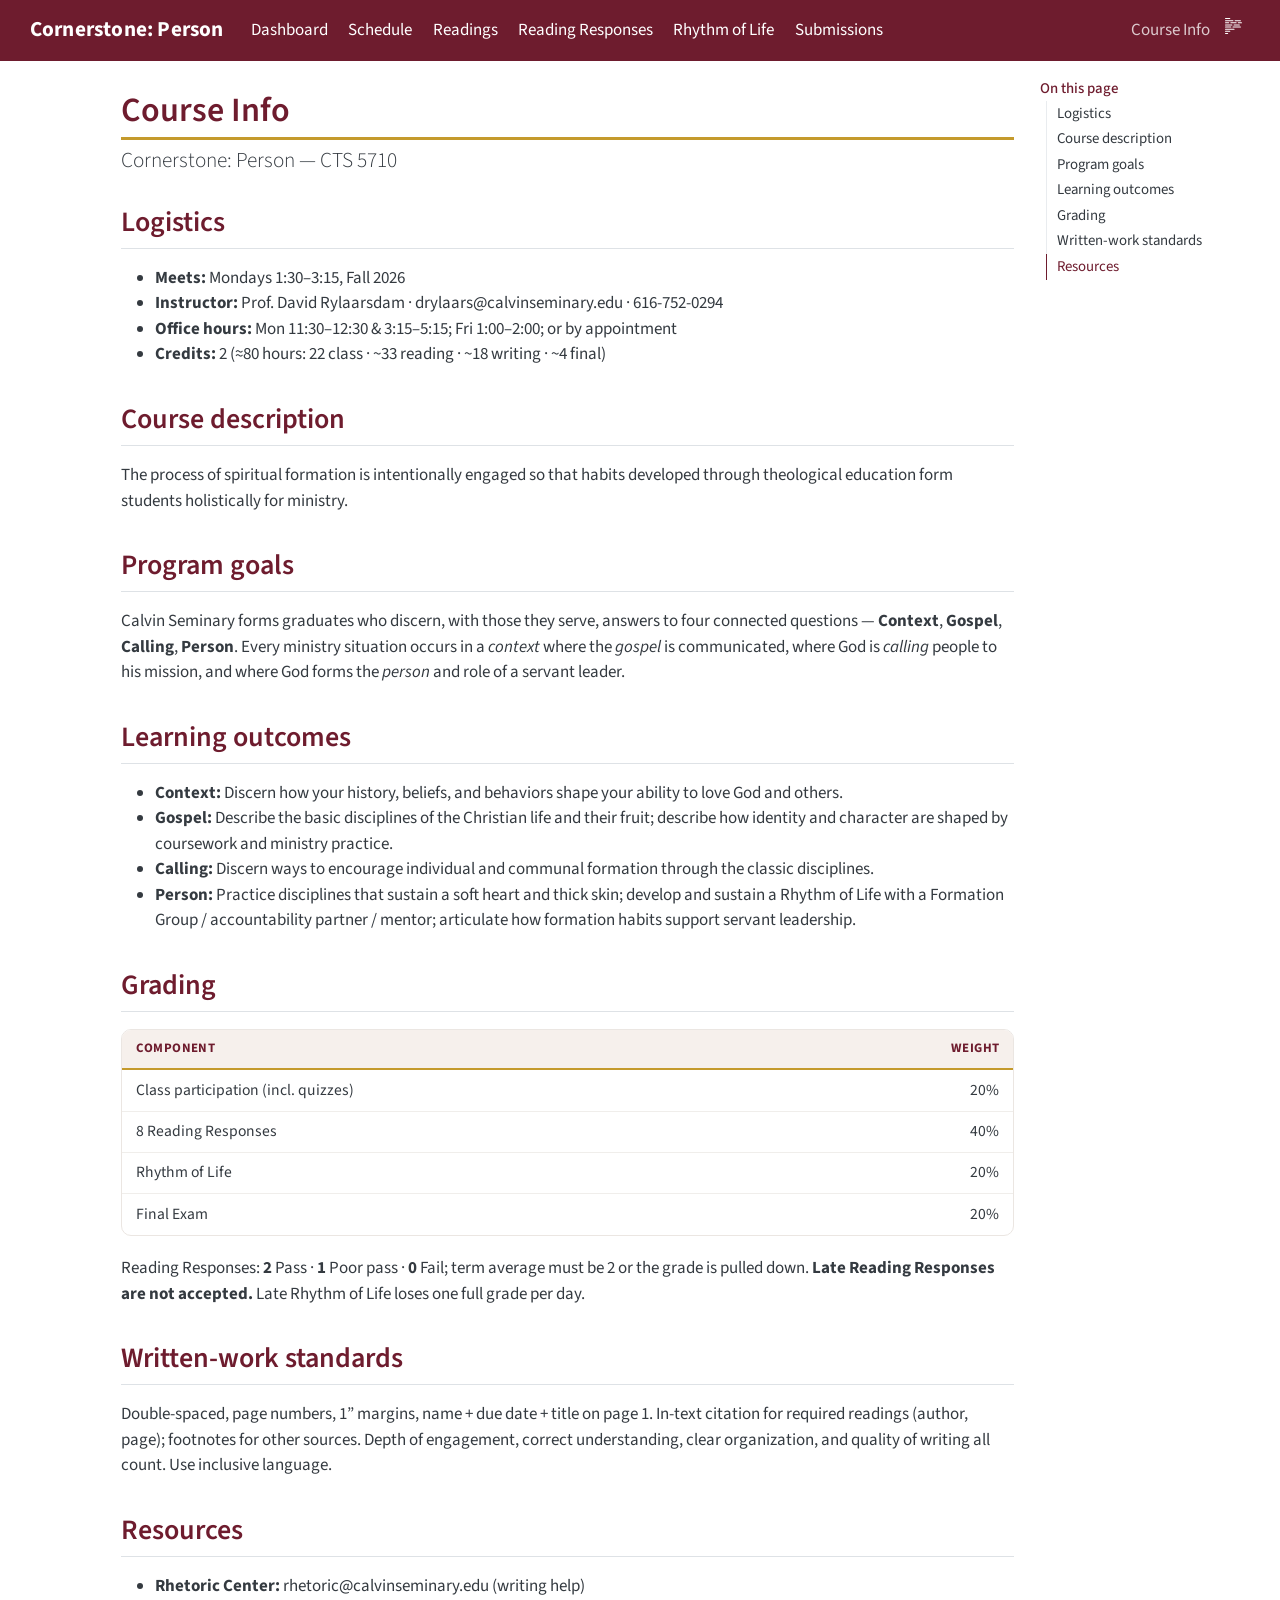
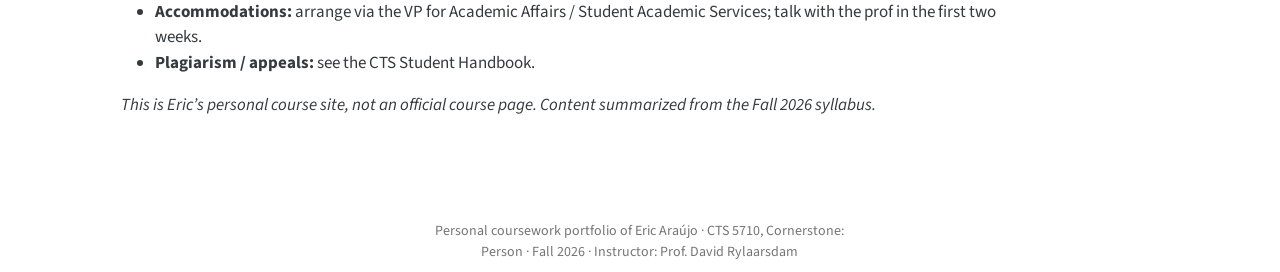
==== about.html @ 2eeb4d7b "Built site for gh-pages" ====
<!DOCTYPE html>
<html xmlns="http://www.w3.org/1999/xhtml" lang="en" xml:lang="en"><head>

<meta charset="utf-8">
<meta name="generator" content="quarto-1.7.32">

<meta name="viewport" content="width=device-width, initial-scale=1.0, user-scalable=yes">


<title>Course Info – Cornerstone: Person</title>
<style>
code{white-space: pre-wrap;}
span.smallcaps{font-variant: small-caps;}
div.columns{display: flex; gap: min(4vw, 1.5em);}
div.column{flex: auto; overflow-x: auto;}
div.hanging-indent{margin-left: 1.5em; text-indent: -1.5em;}
ul.task-list{list-style: none;}
ul.task-list li input[type="checkbox"] {
  width: 0.8em;
  margin: 0 0.8em 0.2em -1em; /* quarto-specific, see https://github.com/quarto-dev/quarto-cli/issues/4556 */ 
  vertical-align: middle;
}
</style>


<script src="site_libs/quarto-nav/quarto-nav.js"></script>
<script src="site_libs/quarto-nav/headroom.min.js"></script>
<script src="site_libs/clipboard/clipboard.min.js"></script>
<script src="site_libs/quarto-search/autocomplete.umd.js"></script>
<script src="site_libs/quarto-search/fuse.min.js"></script>
<script src="site_libs/quarto-search/quarto-search.js"></script>
<meta name="quarto:offset" content="./">
<script src="site_libs/quarto-html/quarto.js" type="module"></script>
<script src="site_libs/quarto-html/tabsets/tabsets.js" type="module"></script>
<script src="site_libs/quarto-html/popper.min.js"></script>
<script src="site_libs/quarto-html/tippy.umd.min.js"></script>
<script src="site_libs/quarto-html/anchor.min.js"></script>
<link href="site_libs/quarto-html/tippy.css" rel="stylesheet">
<link href="site_libs/quarto-html/quarto-syntax-highlighting-37eea08aefeeee20ff55810ff984fec1.css" rel="stylesheet" id="quarto-text-highlighting-styles">
<script src="site_libs/bootstrap/bootstrap.min.js"></script>
<link href="site_libs/bootstrap/bootstrap-icons.css" rel="stylesheet">
<link href="site_libs/bootstrap/bootstrap-2d3a0f415255d2bf2b4d87ffb7f6a00f.min.css" rel="stylesheet" append-hash="true" id="quarto-bootstrap" data-mode="light">
<script id="quarto-search-options" type="application/json">{
  "location": "navbar",
  "copy-button": false,
  "collapse-after": 3,
  "panel-placement": "end",
  "type": "overlay",
  "limit": 50,
  "keyboard-shortcut": [
    "f",
    "/",
    "s"
  ],
  "show-item-context": false,
  "language": {
    "search-no-results-text": "No results",
    "search-matching-documents-text": "matching documents",
    "search-copy-link-title": "Copy link to search",
    "search-hide-matches-text": "Hide additional matches",
    "search-more-match-text": "more match in this document",
    "search-more-matches-text": "more matches in this document",
    "search-clear-button-title": "Clear",
    "search-text-placeholder": "",
    "search-detached-cancel-button-title": "Cancel",
    "search-submit-button-title": "Submit",
    "search-label": "Search"
  }
}</script>
<script>
/* =====================================================================
   Cornerstone: Person — task data + live dashboard
   ---------------------------------------------------------------------
   THIS IS YOUR SINGLE SOURCE OF TRUTH. Edit the TASKS array below.

   Each task:
     id     : unique short string
     title  : what it is (can include a Quarto link path)
     type   : "reading" | "response" | "practice" | "deliverable" | "admin"
     due    : "YYYY-MM-DD"  (deadline; responses/practices due at class time)
     status : "todo"     -> a committed task; shows in warnings
              "optional" -> a Reading Response option (you pick 8 of 12);
                            lives in the tracker, doesn't nag you
              "done"     -> finished; struck through, counts toward progress
     link   : (optional) URL/path, e.g. "submissions/rr1.qmd"
     note   : (optional) short reminder text
   ===================================================================== */
window.TASKS = [
  // --- Admin / start of term ---
  { id:"profile-submit", title:"Post & submit Personal Profile (Canvas)", type:"admin", due:"2026-09-16", status:"todo" },
  { id:"profile-read",   title:"Read classmates' Personal Profiles", type:"admin", due:"2026-09-19", status:"todo" },

  // --- Practices (start before the class that discusses them) ---
  { id:"prac-confession", title:"Practice confession to someone you trust", type:"practice", due:"2026-09-27", status:"todo", note:"Before the Sep 28 class on Communal Life." },
  { id:"prac-fast",       title:"24-hour fast", type:"practice", due:"2026-10-04", status:"todo", note:"Needs a clear day; before Oct 5." },
  { id:"prac-prayer-start", title:"Begin a week-long prayer practice", type:"practice", due:"2026-10-26", status:"todo", note:"Start ~1 week before the Nov 2 prayer response." },
  { id:"prac-lectio",     title:"Practice Lectio Divina across the week", type:"practice", due:"2026-11-16", status:"todo", note:"For the Nov 16 Biblical Studies response." },
  { id:"prac-examen",     title:"Begin the Daily Examen", type:"practice", due:"2026-12-07", status:"todo", note:"For the Dec 7 Theological Reflection." },
  { id:"read-nouwen",     title:"Start Nouwen, In the Name of Jesus (90 pp)", type:"reading", due:"2026-12-01", status:"todo", note:"Biggest single reading — pace ~15 pp/day for Dec 14." },

  // --- Reading Responses: choose 8 of these 12 (status "optional") ---
  { id:"rr1",  title:"RR — Dying & Rising", type:"response", due:"2026-09-21", status:"optional" },
  { id:"rr2",  title:"RR — Communal Life", type:"response", due:"2026-09-28", status:"optional" },
  { id:"rr3",  title:"RR — Silence, Solitude & Fasting", type:"response", due:"2026-10-05", status:"optional" },
  { id:"rr4",  title:"RR — Chastity, Simplicity, Generosity", type:"response", due:"2026-10-26", status:"optional" },
  { id:"rr5",  title:"RR — Prayer & Dark Nights", type:"response", due:"2026-11-02", status:"optional" },
  { id:"rr6",  title:"RR — Sabbath, Justice, Suffering", type:"response", due:"2026-11-09", status:"optional" },
  { id:"rr7",  title:"RR — Biblical Studies (Lectio)", type:"response", due:"2026-11-16", status:"optional" },
  { id:"rr8",  title:"RR — Gratitude (Thanksgiving)", type:"response", due:"2026-11-23", status:"optional" },
  { id:"rr9",  title:"RR — Theological Studies", type:"response", due:"2026-11-30", status:"optional" },
  { id:"rr10", title:"RR — Theological Reflection", type:"response", due:"2026-12-07", status:"optional" },
  { id:"rr11", title:"RR — Teachableness / Nouwen & Bill", type:"response", due:"2026-12-14", status:"optional" },
  { id:"rr12", title:"RR — 'Person in 20 years' (1 page)", type:"response", due:"2026-12-14", status:"optional" },

  // --- Deliverables ---
  { id:"rhythm", title:"Rhythm of Life due (Word doc → Canvas)", type:"deliverable", due:"2026-12-16", status:"todo", note:"Late = one full letter grade per day." },
  { id:"final",  title:"Final Exam due", type:"deliverable", due:"2026-12-18", status:"todo" }
];

/* ---------------------------------------------------------------------
   READINGS TRACKER — one row per class week that has reading.
   Set status:"done" when you've finished that week's reading.
   pages are my estimates from the assigned ranges (guides, not exact).
   --------------------------------------------------------------------- */
window.READINGS = [
  { week:"Sep 21", topic:"Dying & Rising", pages:45, due:"2026-09-21", status:"todo", items:[
    { who:"James K.A. Smith", what:"You Are What You Love, ch. 1", pages:"pp. 1–25" },
    { who:"Dallas Willard", what:"“Spiritual Formation as a Part of Salvation”", pages:"" },
    { who:"Eugene Peterson", what:"“On Pentecostals, Poets, and Professors” (Subversive Spirituality)", pages:"pp. 245–249, 252–256" }
  ]},
  { week:"Sep 28", topic:"Communal Life", pages:75, due:"2026-09-28", status:"todo", items:[
    { who:"Dietrich Bonhoeffer", what:"Life Together", pages:"pp. 21–57, 66–89, 110–122" },
    { who:"John Ortberg", what:"“Your Hidden Curriculum” (Leadership, 2009)", pages:"" }
  ]},
  { week:"Oct 5", topic:"Silence, Solitude & Fasting", pages:40, due:"2026-10-05", status:"todo", items:[
    { who:"Kathleen Norris", what:"Amazing Grace: A Vocabulary of Faith", pages:"pp. 16–17" },
    { who:"Choose one", what:"Nouwen, The Way of the Heart (pp. 19–40) — OR — Sue Monk Kidd, Firstlight (pp. 160–168)", pages:"" },
    { who:"Len Vander Zee", what:"“Retreating into Real Life” (The Banner)", pages:"pp. 14–17" },
    { who:"Richard Foster", what:"Celebration of Discipline, ch. 4 (Fasting)", pages:"pp. 47–61" },
    { who:"Watch", what:"Tech-fasting video (youtube.com/watch?v=dRl8EIhrQjQ)", pages:"" }
  ]},
  { week:"Oct 26", topic:"Chastity, Simplicity, Generosity", pages:47, due:"2026-10-26", status:"todo", items:[
    { who:"Rebecca K. DeYoung", what:"Glittering Vices", pages:"pp. 159–179" },
    { who:"Mother Teresa", what:"No Greater Love", pages:"pp. 38–49" },
    { who:"Richard Foster", what:"Celebration of Discipline (Simplicity)", pages:"pp. 79–95" }
  ]},
  { week:"Nov 2", topic:"Prayer & Dark Nights", pages:41, due:"2026-11-02", status:"todo", items:[
    { who:"Eugene Peterson", what:"“Praying by the Book” (Working the Angles)", pages:"pp. 30–43" },
    { who:"Marjorie Thompson", what:"“Communication and Communion with God” (Soul Feast)", pages:"pp. 33–55" },
    { who:"Brother Lawrence", what:"The Practice of the Presence of God (in Devotional Classics)", pages:"pp. 81–87" }
  ]},
  { week:"Nov 9", topic:"Sabbath, Justice, Suffering", pages:62, due:"2026-11-09", status:"todo", items:[
    { who:"Barbara Brown Taylor", what:"The Preaching Life", pages:"pp. 26–39" },
    { who:"Eugene Peterson", what:"Working the Angles", pages:"pp. 44–53" },
    { who:"Martin Luther King, Jr.", what:"Selections: “Nonviolence and Racial Justice,” “Letter from a Birmingham Jail,” “A Tough Mind and a Tender Heart,” “I See the Promised Land”", pages:"" }
  ]},
  { week:"Nov 16", topic:"Biblical Studies", pages:29, due:"2026-11-16", status:"todo", items:[
    { who:"Marjorie Thompson", what:"“Chewing the Bread of the Word” (Soul Feast)", pages:"pp. 19–31" },
    { who:"Athanasius", what:"Letter to Marcellinus (in On the Incarnation) — assigned pages only!", pages:"pp. 97–108, 114–119" }
  ]},
  { week:"Nov 23", topic:"Gratitude", pages:5, due:"2026-11-23", status:"todo", items:[
    { who:"—", what:"No assigned reading. Thanksgiving break: an opportunity to write a gratitude response.", pages:"" }
  ]},
  { week:"Nov 30", topic:"Theological Studies", pages:28, due:"2026-11-30", status:"todo", items:[
    { who:"Eugene Peterson", what:"“The Seminary as a Place of Spiritual Formation” (Subversive Spirituality)", pages:"pp. 54–60" },
    { who:"Robert L. Wilken", what:"“Finding God and Seeking God” (The Spirit of Early Christian Thought)", pages:"pp. 106–109" },
    { who:"Diogenes Allen", what:"“Christian Doctrine and the Spiritual Life” (Spiritual Theology)", pages:"pp. 152–158" },
    { who:"Ellen Charry", what:"“John Calvin” (By the Renewing of Your Minds)", pages:"pp. 199, 201–205, 210–217" }
  ]},
  { week:"Dec 7", topic:"Theological Reflection", pages:48, due:"2026-12-07", status:"todo", items:[
    { who:"David Rylaarsdam", what:"“Theological Reflection in Augustine’s Confessions” (For God So Loved the World)", pages:"pp. 199–209" },
    { who:"Augustine", what:"Confessions, Book 1 OR Book 8", pages:"pp. 14–33 or 137–157" },
    { who:"Sue Monk Kidd", what:"Firstlight", pages:"pp. 95–113" },
    { who:"Read or watch", what:"“Daily Examen” — OR — the Examen video (ignatianspirituality.com)", pages:"" }
  ]},
  { week:"Dec 14", topic:"Life-Long Formation", pages:110, due:"2026-12-14", status:"todo", items:[
    { who:"David Rylaarsdam", what:"“A Teachable Teacher: Docilitas and the Vocation of John Calvin” (Marginal Resistance)", pages:"pp. 165–180" },
    { who:"Henri Nouwen", what:"In the Name of Jesus — ⚠️ 90 pp, start early", pages:"pp. 11–101" },
    { who:"Eugene Peterson", what:"“Developing a ‘lived theology’ of the call” (interview)", pages:"" },
    { who:"Diana Butler Bass", what:"“Intentionality, Practice, and Vitality”", pages:"" }
  ]}
];

/* ---- Dashboard renderer (runs only where #task-dashboard exists) ---- */
(function () {
  function parseDate(s){ const [y,m,d]=s.split("-").map(Number); return new Date(y, m-1, d); }
  function today(){ const t=new Date(); return new Date(t.getFullYear(), t.getMonth(), t.getDate()); }
  function daysUntil(s){ return Math.round((parseDate(s)-today())/86400000); }
  function fmt(s){ return parseDate(s).toLocaleDateString(undefined,{weekday:"short",month:"short",day:"numeric"}); }
  function rel(n){ if(n<0) return `${-n} day${n===-1?"":"s"} overdue`; if(n===0) return "due today"; if(n===1) return "due tomorrow"; return `in ${n} days`; }

  function taskHTML(t, cls){
    const link = t.link ? `<a href="${t.link}">${t.title}</a>` : t.title;
    const note = t.note ? `<span class="note">${t.note}</span>` : "";
    return `<div class="task ${cls}">
      <span class="pill ${t.type}">${t.type}</span>
      <span class="body">${link}${note}</span>
      <span class="meta">${fmt(t.due)} · ${rel(daysUntil(t.due))}</span>
    </div>`;
  }

  function render(){
    const root = document.getElementById("task-dashboard");
    if(!root) return;
    const tasks = window.TASKS.slice();

    // Committed (todo) tasks drive the warnings
    const committed = tasks.filter(t=>t.status==="todo");
    const overdue  = committed.filter(t=>daysUntil(t.due)<0).sort((a,b)=>parseDate(a.due)-parseDate(b.due));
    const soon     = committed.filter(t=>{const d=daysUntil(t.due);return d>=0&&d<=7;}).sort((a,b)=>parseDate(a.due)-parseDate(b.due));
    const upcoming = committed.filter(t=>daysUntil(t.due)>7).sort((a,b)=>parseDate(a.due)-parseDate(b.due));
    const done     = tasks.filter(t=>t.status==="done").sort((a,b)=>parseDate(b.due)-parseDate(a.due));

    // Banner
    let banner="", bclass="ok";
    if(overdue.length){ bclass="alert"; banner=`🔴 ${overdue.length} task${overdue.length>1?"s":""} overdue`+(soon.length?` · ${soon.length} due within a week`:""); }
    else if(soon.length){ bclass="warn"; banner=`🟠 ${soon.length} task${soon.length>1?"s":""} due within the next 7 days`; }
    else { banner="🟢 Nothing due in the next 7 days — nice work."; }

    // Hero: next committed deadline not done
    const next=[...overdue,...soon,...upcoming][0];
    const hero = next
      ? `<div class="dash-hero"><div class="label">Next up</div>
           <div class="title">${next.title}</div>
           <div class="when">${fmt(next.due)} — <b>${rel(daysUntil(next.due))}</b></div></div>`
      : `<div class="dash-hero"><div class="label">Next up</div><div class="title">All caught up 🎉</div></div>`;

    // Reading Response progress
    const responses = tasks.filter(t=>t.type==="response");
    const rrDone = responses.filter(t=>t.status==="done").length;
    const rrNext = responses.filter(t=>t.status!=="done" && daysUntil(t.due)>=0)
                            .sort((a,b)=>parseDate(a.due)-parseDate(b.due))[0];
    const pct = Math.min(100, Math.round(rrDone/8*100));
    const rrBlock = `
      <div class="task-group">
        <h3>Reading Responses — ${rrDone} of 8 done</h3>
        <div class="progress-wrap">
          <div class="progress-bar-outer"><div class="progress-bar-inner" style="width:${pct}%"></div></div>
          <div class="progress-label">You must complete 8 of the 12 options.${rrNext?` Next opportunity: <b>${rrNext.title.replace("RR — ","")}</b> on ${fmt(rrNext.due)} (${rel(daysUntil(rrNext.due))}).`:""} <a href="responses.html">Open the tracker →</a></div>
        </div>
      </div>`;

    // Reading progress
    const readings = (window.READINGS||[]);
    const rDone = readings.filter(r=>r.status==="done").length;
    const rPages = readings.reduce((s,r)=>s+r.pages,0);
    const rPagesDone = readings.filter(r=>r.status==="done").reduce((s,r)=>s+r.pages,0);
    const rNext = readings.filter(r=>r.status!=="done" && daysUntil(r.due)>=0)
                          .sort((a,b)=>parseDate(a.due)-parseDate(b.due))[0];
    const rPct = readings.length? Math.round(rDone/readings.length*100):0;
    const readBlock = `
      <div class="task-group">
        <h3>Readings — ${rDone} of ${readings.length} weeks · ~${rPagesDone}/${rPages} pp</h3>
        <div class="progress-wrap">
          <div class="progress-bar-outer"><div class="progress-bar-inner" style="width:${rPct}%"></div></div>
          <div class="progress-label">${rNext?`Next: <b>${rNext.topic}</b> (~${rNext.pages} pp) by ${fmt(rNext.due)} — ${rel(daysUntil(rNext.due))}.`:"All reading done 🎉"} <a href="readings.html">Open the reading tracker →</a></div>
        </div>
      </div>`;

    function group(title, arr, cls){
      if(!arr.length) return "";
      return `<div class="task-group"><h3>${title}</h3>${arr.map(t=>taskHTML(t,cls)).join("")}</div>`;
    }

    const legend = `
      <div class="type-legend">
        <span class="legend-title">Task types</span>
        <span class="legend-item"><span class="pill admin">admin</span> setup / logistics</span>
        <span class="legend-item"><span class="pill practice">practice</span> spiritual discipline</span>
        <span class="legend-item"><span class="pill reading">reading</span> assigned reading</span>
        <span class="legend-item"><span class="pill response">response</span> reading response</span>
        <span class="legend-item"><span class="pill deliverable">deliverable</span> graded submission</span>
        <span class="legend-note">Edit everything in <code>assets/tasks.js</code>.</span>
      </div>`;

    root.innerHTML =
      `<div id="dash-banner" class="${bclass}">${banner}</div>` +
      hero +
      rrBlock +
      readBlock +
      group("🔴 Overdue", overdue, "overdue") +
      group("🟠 Due this week", soon, "soon") +
      group("Upcoming", upcoming, "upcoming") +
      (done.length?`<details class="task-group"><summary><b>✅ Completed (${done.length})</b></summary>${done.map(t=>taskHTML(t,"done")).join("")}</details>`:"") +
      legend;
  }

  // Full reading tracker (for readings.qmd via #reading-tracker) — itemized per week
  function renderReadingTracker(){
    const root=document.getElementById("reading-tracker");
    if(!root||!window.READINGS) return;
    const cards=window.READINGS.map(r=>{
      const d=daysUntil(r.due); const done=r.status==="done";
      let cls="rc-upcoming",badge="upcoming";
      if(done){cls="rc-done";badge="✔ read";}
      else if(d<0){cls="rc-overdue";badge=rel(d);}
      else if(d<=7){cls="rc-soon";badge=rel(d);}
      else {badge=rel(d);}
      const items=(r.items||[]).map(it=>`
        <li>
          <span class="rl-who">${it.who}</span>
          <span class="rl-what">${it.what}</span>
          ${it.pages?`<span class="rl-pages">${it.pages}</span>`:""}
        </li>`).join("");
      return `<div class="reading-card ${cls}">
        <div class="reading-card-head">
          <span class="rc-check">${done?"✅":"☐"}</span>
          <span class="rc-week">${r.week}</span>
          <span class="rc-topic">${r.topic}</span>
          <span class="rc-meta">~${r.pages} pp · <b>${badge}</b></span>
        </div>
        <ul class="reading-list">${items}</ul>
      </div>`;
    }).join("");
    const total=window.READINGS.reduce((s,r)=>s+r.pages,0);
    const doneN=window.READINGS.filter(r=>r.status==="done").length;
    root.innerHTML=`
      <p class="progress-label">${doneN} of ${window.READINGS.length} weeks read · ~${total} pp total. Mark a week <code>"done"</code> in <code>assets/tasks.js</code> to check it off.</p>
      ${cards}`;
  }

  function boot(){ render(); renderReadingTracker(); }
  if(document.readyState==="loading") document.addEventListener("DOMContentLoaded", boot);
  else boot();
})();
</script>


<link rel="stylesheet" href="assets/dashboard-style.css">
</head>

<body class="nav-fixed quarto-light">

<div id="quarto-search-results"></div>
  <header id="quarto-header" class="headroom fixed-top">
    <nav class="navbar navbar-expand-lg " data-bs-theme="dark">
      <div class="navbar-container container-fluid">
      <div class="navbar-brand-container mx-auto">
    <a class="navbar-brand" href="./index.html">
    <span class="navbar-title">Cornerstone: Person</span>
    </a>
  </div>
            <div id="quarto-search" class="" title="Search"></div>
          <button class="navbar-toggler" type="button" data-bs-toggle="collapse" data-bs-target="#navbarCollapse" aria-controls="navbarCollapse" role="menu" aria-expanded="false" aria-label="Toggle navigation" onclick="if (window.quartoToggleHeadroom) { window.quartoToggleHeadroom(); }">
  <span class="navbar-toggler-icon"></span>
</button>
          <div class="collapse navbar-collapse" id="navbarCollapse">
            <ul class="navbar-nav navbar-nav-scroll me-auto">
  <li class="nav-item">
    <a class="nav-link" href="./index.html"> 
<span class="menu-text">Dashboard</span></a>
  </li>  
  <li class="nav-item">
    <a class="nav-link" href="./schedule.html"> 
<span class="menu-text">Schedule</span></a>
  </li>  
  <li class="nav-item">
    <a class="nav-link" href="./readings.html"> 
<span class="menu-text">Readings</span></a>
  </li>  
  <li class="nav-item">
    <a class="nav-link" href="./responses.html"> 
<span class="menu-text">Reading Responses</span></a>
  </li>  
  <li class="nav-item">
    <a class="nav-link" href="./rhythm.html"> 
<span class="menu-text">Rhythm of Life</span></a>
  </li>  
  <li class="nav-item">
    <a class="nav-link" href="./submissions.html"> 
<span class="menu-text">Submissions</span></a>
  </li>  
</ul>
            <ul class="navbar-nav navbar-nav-scroll ms-auto">
  <li class="nav-item">
    <a class="nav-link active" href="./about.html" aria-current="page"> 
<span class="menu-text">Course Info</span></a>
  </li>  
</ul>
          </div> <!-- /navcollapse -->
            <div class="quarto-navbar-tools">
  <a href="" class="quarto-reader-toggle quarto-navigation-tool px-1" onclick="window.quartoToggleReader(); return false;" title="Toggle reader mode">
  <div class="quarto-reader-toggle-btn">
  <i class="bi"></i>
  </div>
</a>
</div>
      </div> <!-- /container-fluid -->
    </nav>
</header>
<!-- content -->
<div id="quarto-content" class="quarto-container page-columns page-rows-contents page-layout-article page-navbar">
<!-- sidebar -->
<!-- margin-sidebar -->
    <div id="quarto-margin-sidebar" class="sidebar margin-sidebar">
        <nav id="TOC" role="doc-toc" class="toc-active">
    <h2 id="toc-title">On this page</h2>
   
  <ul>
  <li><a href="#logistics" id="toc-logistics" class="nav-link active" data-scroll-target="#logistics">Logistics</a></li>
  <li><a href="#course-description" id="toc-course-description" class="nav-link" data-scroll-target="#course-description">Course description</a></li>
  <li><a href="#program-goals" id="toc-program-goals" class="nav-link" data-scroll-target="#program-goals">Program goals</a></li>
  <li><a href="#learning-outcomes" id="toc-learning-outcomes" class="nav-link" data-scroll-target="#learning-outcomes">Learning outcomes</a></li>
  <li><a href="#grading" id="toc-grading" class="nav-link" data-scroll-target="#grading">Grading</a></li>
  <li><a href="#written-work-standards" id="toc-written-work-standards" class="nav-link" data-scroll-target="#written-work-standards">Written-work standards</a></li>
  <li><a href="#resources" id="toc-resources" class="nav-link" data-scroll-target="#resources">Resources</a></li>
  </ul>
</nav>
    </div>
<!-- main -->
<main class="content" id="quarto-document-content">

<header id="title-block-header" class="quarto-title-block default">
<div class="quarto-title">
<h1 class="title">Course Info</h1>
<p class="subtitle lead">Cornerstone: Person — CTS 5710</p>
</div>



<div class="quarto-title-meta">

    
  
    
  </div>
  


</header>


<section id="logistics" class="level2">
<h2 class="anchored" data-anchor-id="logistics">Logistics</h2>
<ul>
<li><strong>Meets:</strong> Mondays 1:30–3:15, Fall 2026</li>
<li><strong>Instructor:</strong> Prof.&nbsp;David Rylaarsdam · drylaars@calvinseminary.edu · 616-752-0294</li>
<li><strong>Office hours:</strong> Mon 11:30–12:30 &amp; 3:15–5:15; Fri 1:00–2:00; or by appointment</li>
<li><strong>Credits:</strong> 2 (≈80 hours: 22 class · ~33 reading · ~18 writing · ~4 final)</li>
</ul>
</section>
<section id="course-description" class="level2">
<h2 class="anchored" data-anchor-id="course-description">Course description</h2>
<p>The process of spiritual formation is intentionally engaged so that habits developed through theological education form students holistically for ministry.</p>
</section>
<section id="program-goals" class="level2">
<h2 class="anchored" data-anchor-id="program-goals">Program goals</h2>
<p>Calvin Seminary forms graduates who discern, with those they serve, answers to four connected questions — <strong>Context</strong>, <strong>Gospel</strong>, <strong>Calling</strong>, <strong>Person</strong>. Every ministry situation occurs in a <em>context</em> where the <em>gospel</em> is communicated, where God is <em>calling</em> people to his mission, and where God forms the <em>person</em> and role of a servant leader.</p>
</section>
<section id="learning-outcomes" class="level2">
<h2 class="anchored" data-anchor-id="learning-outcomes">Learning outcomes</h2>
<ul>
<li><strong>Context:</strong> Discern how your history, beliefs, and behaviors shape your ability to love God and others.</li>
<li><strong>Gospel:</strong> Describe the basic disciplines of the Christian life and their fruit; describe how identity and character are shaped by coursework and ministry practice.</li>
<li><strong>Calling:</strong> Discern ways to encourage individual and communal formation through the classic disciplines.</li>
<li><strong>Person:</strong> Practice disciplines that sustain a soft heart and thick skin; develop and sustain a Rhythm of Life with a Formation Group / accountability partner / mentor; articulate how formation habits support servant leadership.</li>
</ul>
</section>
<section id="grading" class="level2">
<h2 class="anchored" data-anchor-id="grading">Grading</h2>
<table class="caption-top table">
<thead>
<tr class="header">
<th>Component</th>
<th style="text-align: right;">Weight</th>
</tr>
</thead>
<tbody>
<tr class="odd">
<td>Class participation (incl.&nbsp;quizzes)</td>
<td style="text-align: right;">20%</td>
</tr>
<tr class="even">
<td>8 Reading Responses</td>
<td style="text-align: right;">40%</td>
</tr>
<tr class="odd">
<td>Rhythm of Life</td>
<td style="text-align: right;">20%</td>
</tr>
<tr class="even">
<td>Final Exam</td>
<td style="text-align: right;">20%</td>
</tr>
</tbody>
</table>
<p>Reading Responses: <strong>2</strong> Pass · <strong>1</strong> Poor pass · <strong>0</strong> Fail; term average must be 2 or the grade is pulled down. <strong>Late Reading Responses are not accepted.</strong> Late Rhythm of Life loses one full grade per day.</p>
</section>
<section id="written-work-standards" class="level2">
<h2 class="anchored" data-anchor-id="written-work-standards">Written-work standards</h2>
<p>Double-spaced, page numbers, 1” margins, name + due date + title on page 1. In-text citation for required readings (author, page); footnotes for other sources. Depth of engagement, correct understanding, clear organization, and quality of writing all count. Use inclusive language.</p>
</section>
<section id="resources" class="level2">
<h2 class="anchored" data-anchor-id="resources">Resources</h2>
<ul>
<li><strong>Rhetoric Center:</strong> rhetoric@calvinseminary.edu (writing help)</li>
<li><strong>Accommodations:</strong> arrange via the VP for Academic Affairs / Student Academic Services; talk with the prof in the first two weeks.</li>
<li><strong>Plagiarism / appeals:</strong> see the CTS Student Handbook.</li>
</ul>
<p><em>This is Eric’s personal course site, not an official course page. Content summarized from the Fall 2026 syllabus.</em></p>


</section>

</main> <!-- /main -->
<script id="quarto-html-after-body" type="application/javascript">
  window.document.addEventListener("DOMContentLoaded", function (event) {
    const icon = "";
    const anchorJS = new window.AnchorJS();
    anchorJS.options = {
      placement: 'right',
      icon: icon
    };
    anchorJS.add('.anchored');
    const isCodeAnnotation = (el) => {
      for (const clz of el.classList) {
        if (clz.startsWith('code-annotation-')) {                     
          return true;
        }
      }
      return false;
    }
    const onCopySuccess = function(e) {
      // button target
      const button = e.trigger;
      // don't keep focus
      button.blur();
      // flash "checked"
      button.classList.add('code-copy-button-checked');
      var currentTitle = button.getAttribute("title");
      button.setAttribute("title", "Copied!");
      let tooltip;
      if (window.bootstrap) {
        button.setAttribute("data-bs-toggle", "tooltip");
        button.setAttribute("data-bs-placement", "left");
        button.setAttribute("data-bs-title", "Copied!");
        tooltip = new bootstrap.Tooltip(button, 
          { trigger: "manual", 
            customClass: "code-copy-button-tooltip",
            offset: [0, -8]});
        tooltip.show();    
      }
      setTimeout(function() {
        if (tooltip) {
          tooltip.hide();
          button.removeAttribute("data-bs-title");
          button.removeAttribute("data-bs-toggle");
          button.removeAttribute("data-bs-placement");
        }
        button.setAttribute("title", currentTitle);
        button.classList.remove('code-copy-button-checked');
      }, 1000);
      // clear code selection
      e.clearSelection();
    }
    const getTextToCopy = function(trigger) {
        const codeEl = trigger.previousElementSibling.cloneNode(true);
        for (const childEl of codeEl.children) {
          if (isCodeAnnotation(childEl)) {
            childEl.remove();
          }
        }
        return codeEl.innerText;
    }
    const clipboard = new window.ClipboardJS('.code-copy-button:not([data-in-quarto-modal])', {
      text: getTextToCopy
    });
    clipboard.on('success', onCopySuccess);
    if (window.document.getElementById('quarto-embedded-source-code-modal')) {
      const clipboardModal = new window.ClipboardJS('.code-copy-button[data-in-quarto-modal]', {
        text: getTextToCopy,
        container: window.document.getElementById('quarto-embedded-source-code-modal')
      });
      clipboardModal.on('success', onCopySuccess);
    }
      var localhostRegex = new RegExp(/^(?:http|https):\/\/localhost\:?[0-9]*\//);
      var mailtoRegex = new RegExp(/^mailto:/);
        var filterRegex = new RegExp('/' + window.location.host + '/');
      var isInternal = (href) => {
          return filterRegex.test(href) || localhostRegex.test(href) || mailtoRegex.test(href);
      }
      // Inspect non-navigation links and adorn them if external
     var links = window.document.querySelectorAll('a[href]:not(.nav-link):not(.navbar-brand):not(.toc-action):not(.sidebar-link):not(.sidebar-item-toggle):not(.pagination-link):not(.no-external):not([aria-hidden]):not(.dropdown-item):not(.quarto-navigation-tool):not(.about-link)');
      for (var i=0; i<links.length; i++) {
        const link = links[i];
        if (!isInternal(link.href)) {
          // undo the damage that might have been done by quarto-nav.js in the case of
          // links that we want to consider external
          if (link.dataset.originalHref !== undefined) {
            link.href = link.dataset.originalHref;
          }
        }
      }
    function tippyHover(el, contentFn, onTriggerFn, onUntriggerFn) {
      const config = {
        allowHTML: true,
        maxWidth: 500,
        delay: 100,
        arrow: false,
        appendTo: function(el) {
            return el.parentElement;
        },
        interactive: true,
        interactiveBorder: 10,
        theme: 'quarto',
        placement: 'bottom-start',
      };
      if (contentFn) {
        config.content = contentFn;
      }
      if (onTriggerFn) {
        config.onTrigger = onTriggerFn;
      }
      if (onUntriggerFn) {
        config.onUntrigger = onUntriggerFn;
      }
      window.tippy(el, config); 
    }
    const noterefs = window.document.querySelectorAll('a[role="doc-noteref"]');
    for (var i=0; i<noterefs.length; i++) {
      const ref = noterefs[i];
      tippyHover(ref, function() {
        // use id or data attribute instead here
        let href = ref.getAttribute('data-footnote-href') || ref.getAttribute('href');
        try { href = new URL(href).hash; } catch {}
        const id = href.replace(/^#\/?/, "");
        const note = window.document.getElementById(id);
        if (note) {
          return note.innerHTML;
        } else {
          return "";
        }
      });
    }
    const xrefs = window.document.querySelectorAll('a.quarto-xref');
    const processXRef = (id, note) => {
      // Strip column container classes
      const stripColumnClz = (el) => {
        el.classList.remove("page-full", "page-columns");
        if (el.children) {
          for (const child of el.children) {
            stripColumnClz(child);
          }
        }
      }
      stripColumnClz(note)
      if (id === null || id.startsWith('sec-')) {
        // Special case sections, only their first couple elements
        const container = document.createElement("div");
        if (note.children && note.children.length > 2) {
          container.appendChild(note.children[0].cloneNode(true));
          for (let i = 1; i < note.children.length; i++) {
            const child = note.children[i];
            if (child.tagName === "P" && child.innerText === "") {
              continue;
            } else {
              container.appendChild(child.cloneNode(true));
              break;
            }
          }
          if (window.Quarto?.typesetMath) {
            window.Quarto.typesetMath(container);
          }
          return container.innerHTML
        } else {
          if (window.Quarto?.typesetMath) {
            window.Quarto.typesetMath(note);
          }
          return note.innerHTML;
        }
      } else {
        // Remove any anchor links if they are present
        const anchorLink = note.querySelector('a.anchorjs-link');
        if (anchorLink) {
          anchorLink.remove();
        }
        if (window.Quarto?.typesetMath) {
          window.Quarto.typesetMath(note);
        }
        if (note.classList.contains("callout")) {
          return note.outerHTML;
        } else {
          return note.innerHTML;
        }
      }
    }
    for (var i=0; i<xrefs.length; i++) {
      const xref = xrefs[i];
      tippyHover(xref, undefined, function(instance) {
        instance.disable();
        let url = xref.getAttribute('href');
        let hash = undefined; 
        if (url.startsWith('#')) {
          hash = url;
        } else {
          try { hash = new URL(url).hash; } catch {}
        }
        if (hash) {
          const id = hash.replace(/^#\/?/, "");
          const note = window.document.getElementById(id);
          if (note !== null) {
            try {
              const html = processXRef(id, note.cloneNode(true));
              instance.setContent(html);
            } finally {
              instance.enable();
              instance.show();
            }
          } else {
            // See if we can fetch this
            fetch(url.split('#')[0])
            .then(res => res.text())
            .then(html => {
              const parser = new DOMParser();
              const htmlDoc = parser.parseFromString(html, "text/html");
              const note = htmlDoc.getElementById(id);
              if (note !== null) {
                const html = processXRef(id, note);
                instance.setContent(html);
              } 
            }).finally(() => {
              instance.enable();
              instance.show();
            });
          }
        } else {
          // See if we can fetch a full url (with no hash to target)
          // This is a special case and we should probably do some content thinning / targeting
          fetch(url)
          .then(res => res.text())
          .then(html => {
            const parser = new DOMParser();
            const htmlDoc = parser.parseFromString(html, "text/html");
            const note = htmlDoc.querySelector('main.content');
            if (note !== null) {
              // This should only happen for chapter cross references
              // (since there is no id in the URL)
              // remove the first header
              if (note.children.length > 0 && note.children[0].tagName === "HEADER") {
                note.children[0].remove();
              }
              const html = processXRef(null, note);
              instance.setContent(html);
            } 
          }).finally(() => {
            instance.enable();
            instance.show();
          });
        }
      }, function(instance) {
      });
    }
        let selectedAnnoteEl;
        const selectorForAnnotation = ( cell, annotation) => {
          let cellAttr = 'data-code-cell="' + cell + '"';
          let lineAttr = 'data-code-annotation="' +  annotation + '"';
          const selector = 'span[' + cellAttr + '][' + lineAttr + ']';
          return selector;
        }
        const selectCodeLines = (annoteEl) => {
          const doc = window.document;
          const targetCell = annoteEl.getAttribute("data-target-cell");
          const targetAnnotation = annoteEl.getAttribute("data-target-annotation");
          const annoteSpan = window.document.querySelector(selectorForAnnotation(targetCell, targetAnnotation));
          const lines = annoteSpan.getAttribute("data-code-lines").split(",");
          const lineIds = lines.map((line) => {
            return targetCell + "-" + line;
          })
          let top = null;
          let height = null;
          let parent = null;
          if (lineIds.length > 0) {
              //compute the position of the single el (top and bottom and make a div)
              const el = window.document.getElementById(lineIds[0]);
              top = el.offsetTop;
              height = el.offsetHeight;
              parent = el.parentElement.parentElement;
            if (lineIds.length > 1) {
              const lastEl = window.document.getElementById(lineIds[lineIds.length - 1]);
              const bottom = lastEl.offsetTop + lastEl.offsetHeight;
              height = bottom - top;
            }
            if (top !== null && height !== null && parent !== null) {
              // cook up a div (if necessary) and position it 
              let div = window.document.getElementById("code-annotation-line-highlight");
              if (div === null) {
                div = window.document.createElement("div");
                div.setAttribute("id", "code-annotation-line-highlight");
                div.style.position = 'absolute';
                parent.appendChild(div);
              }
              div.style.top = top - 2 + "px";
              div.style.height = height + 4 + "px";
              div.style.left = 0;
              let gutterDiv = window.document.getElementById("code-annotation-line-highlight-gutter");
              if (gutterDiv === null) {
                gutterDiv = window.document.createElement("div");
                gutterDiv.setAttribute("id", "code-annotation-line-highlight-gutter");
                gutterDiv.style.position = 'absolute';
                const codeCell = window.document.getElementById(targetCell);
                const gutter = codeCell.querySelector('.code-annotation-gutter');
                gutter.appendChild(gutterDiv);
              }
              gutterDiv.style.top = top - 2 + "px";
              gutterDiv.style.height = height + 4 + "px";
            }
            selectedAnnoteEl = annoteEl;
          }
        };
        const unselectCodeLines = () => {
          const elementsIds = ["code-annotation-line-highlight", "code-annotation-line-highlight-gutter"];
          elementsIds.forEach((elId) => {
            const div = window.document.getElementById(elId);
            if (div) {
              div.remove();
            }
          });
          selectedAnnoteEl = undefined;
        };
          // Handle positioning of the toggle
      window.addEventListener(
        "resize",
        throttle(() => {
          elRect = undefined;
          if (selectedAnnoteEl) {
            selectCodeLines(selectedAnnoteEl);
          }
        }, 10)
      );
      function throttle(fn, ms) {
      let throttle = false;
      let timer;
        return (...args) => {
          if(!throttle) { // first call gets through
              fn.apply(this, args);
              throttle = true;
          } else { // all the others get throttled
              if(timer) clearTimeout(timer); // cancel #2
              timer = setTimeout(() => {
                fn.apply(this, args);
                timer = throttle = false;
              }, ms);
          }
        };
      }
        // Attach click handler to the DT
        const annoteDls = window.document.querySelectorAll('dt[data-target-cell]');
        for (const annoteDlNode of annoteDls) {
          annoteDlNode.addEventListener('click', (event) => {
            const clickedEl = event.target;
            if (clickedEl !== selectedAnnoteEl) {
              unselectCodeLines();
              const activeEl = window.document.querySelector('dt[data-target-cell].code-annotation-active');
              if (activeEl) {
                activeEl.classList.remove('code-annotation-active');
              }
              selectCodeLines(clickedEl);
              clickedEl.classList.add('code-annotation-active');
            } else {
              // Unselect the line
              unselectCodeLines();
              clickedEl.classList.remove('code-annotation-active');
            }
          });
        }
    const findCites = (el) => {
      const parentEl = el.parentElement;
      if (parentEl) {
        const cites = parentEl.dataset.cites;
        if (cites) {
          return {
            el,
            cites: cites.split(' ')
          };
        } else {
          return findCites(el.parentElement)
        }
      } else {
        return undefined;
      }
    };
    var bibliorefs = window.document.querySelectorAll('a[role="doc-biblioref"]');
    for (var i=0; i<bibliorefs.length; i++) {
      const ref = bibliorefs[i];
      const citeInfo = findCites(ref);
      if (citeInfo) {
        tippyHover(citeInfo.el, function() {
          var popup = window.document.createElement('div');
          citeInfo.cites.forEach(function(cite) {
            var citeDiv = window.document.createElement('div');
            citeDiv.classList.add('hanging-indent');
            citeDiv.classList.add('csl-entry');
            var biblioDiv = window.document.getElementById('ref-' + cite);
            if (biblioDiv) {
              citeDiv.innerHTML = biblioDiv.innerHTML;
            }
            popup.appendChild(citeDiv);
          });
          return popup.innerHTML;
        });
      }
    }
  });
  </script>
</div> <!-- /content -->
<footer class="footer">
  <div class="nav-footer">
    <div class="nav-footer-left">
      &nbsp;
    </div>   
    <div class="nav-footer-center">
<p>Personal coursework portfolio of Eric Araújo · CTS 5710, Cornerstone: Person · Fall 2026 · Instructor: Prof.&nbsp;David Rylaarsdam</p>
</div>
    <div class="nav-footer-right">
      &nbsp;
    </div>
  </div>
</footer>




</body></html>
---- site_libs/quarto-html/tippy.css ----
.tippy-box[data-animation=fade][data-state=hidden]{opacity:0}[data-tippy-root]{max-width:calc(100vw - 10px)}.tippy-box{position:relative;background-color:#333;color:#fff;border-radius:4px;font-size:14px;line-height:1.4;white-space:normal;outline:0;transition-property:transform,visibility,opacity}.tippy-box[data-placement^=top]>.tippy-arrow{bottom:0}.tippy-box[data-placement^=top]>.tippy-arrow:before{bottom:-7px;left:0;border-width:8px 8px 0;border-top-color:initial;transform-origin:center top}.tippy-box[data-placement^=bottom]>.tippy-arrow{top:0}.tippy-box[data-placement^=bottom]>.tippy-arrow:before{top:-7px;left:0;border-width:0 8px 8px;border-bottom-color:initial;transform-origin:center bottom}.tippy-box[data-placement^=left]>.tippy-arrow{right:0}.tippy-box[data-placement^=left]>.tippy-arrow:before{border-width:8px 0 8px 8px;border-left-color:initial;right:-7px;transform-origin:center left}.tippy-box[data-placement^=right]>.tippy-arrow{left:0}.tippy-box[data-placement^=right]>.tippy-arrow:before{left:-7px;border-width:8px 8px 8px 0;border-right-color:initial;transform-origin:center right}.tippy-box[data-inertia][data-state=visible]{transition-timing-function:cubic-bezier(.54,1.5,.38,1.11)}.tippy-arrow{width:16px;height:16px;color:#333}.tippy-arrow:before{content:"";position:absolute;border-color:transparent;border-style:solid}.tippy-content{position:relative;padding:5px 9px;z-index:1}
---- site_libs/quarto-html/quarto-syntax-highlighting-37eea08aefeeee20ff55810ff984fec1.css ----
/* quarto syntax highlight colors */
:root {
  --quarto-hl-ot-color: #003B4F;
  --quarto-hl-at-color: #657422;
  --quarto-hl-ss-color: #20794D;
  --quarto-hl-an-color: #5E5E5E;
  --quarto-hl-fu-color: #4758AB;
  --quarto-hl-st-color: #20794D;
  --quarto-hl-cf-color: #003B4F;
  --quarto-hl-op-color: #5E5E5E;
  --quarto-hl-er-color: #AD0000;
  --quarto-hl-bn-color: #AD0000;
  --quarto-hl-al-color: #AD0000;
  --quarto-hl-va-color: #111111;
  --quarto-hl-bu-color: inherit;
  --quarto-hl-ex-color: inherit;
  --quarto-hl-pp-color: #AD0000;
  --quarto-hl-in-color: #5E5E5E;
  --quarto-hl-vs-color: #20794D;
  --quarto-hl-wa-color: #5E5E5E;
  --quarto-hl-do-color: #5E5E5E;
  --quarto-hl-im-color: #00769E;
  --quarto-hl-ch-color: #20794D;
  --quarto-hl-dt-color: #AD0000;
  --quarto-hl-fl-color: #AD0000;
  --quarto-hl-co-color: #5E5E5E;
  --quarto-hl-cv-color: #5E5E5E;
  --quarto-hl-cn-color: #8f5902;
  --quarto-hl-sc-color: #5E5E5E;
  --quarto-hl-dv-color: #AD0000;
  --quarto-hl-kw-color: #003B4F;
}

/* other quarto variables */
:root {
  --quarto-font-monospace: SFMono-Regular, Menlo, Monaco, Consolas, "Liberation Mono", "Courier New", monospace;
}

/* syntax highlight based on Pandoc's rules */
pre > code.sourceCode > span {
  color: #003B4F;
}

code.sourceCode > span {
  color: #003B4F;
}

div.sourceCode,
div.sourceCode pre.sourceCode {
  color: #003B4F;
}

/* Normal */
code span {
  color: #003B4F;
}

/* Alert */
code span.al {
  color: #AD0000;
  font-style: inherit;
}

/* Annotation */
code span.an {
  color: #5E5E5E;
  font-style: inherit;
}

/* Attribute */
code span.at {
  color: #657422;
  font-style: inherit;
}

/* BaseN */
code span.bn {
  color: #AD0000;
  font-style: inherit;
}

/* BuiltIn */
code span.bu {
  font-style: inherit;
}

/* ControlFlow */
code span.cf {
  color: #003B4F;
  font-weight: bold;
  font-style: inherit;
}

/* Char */
code span.ch {
  color: #20794D;
  font-style: inherit;
}

/* Constant */
code span.cn {
  color: #8f5902;
  font-style: inherit;
}

/* Comment */
code span.co {
  color: #5E5E5E;
  font-style: inherit;
}

/* CommentVar */
code span.cv {
  color: #5E5E5E;
  font-style: italic;
}

/* Documentation */
code span.do {
  color: #5E5E5E;
  font-style: italic;
}

/* DataType */
code span.dt {
  color: #AD0000;
  font-style: inherit;
}

/* DecVal */
code span.dv {
  color: #AD0000;
  font-style: inherit;
}

/* Error */
code span.er {
  color: #AD0000;
  font-style: inherit;
}

/* Extension */
code span.ex {
  font-style: inherit;
}

/* Float */
code span.fl {
  color: #AD0000;
  font-style: inherit;
}

/* Function */
code span.fu {
  color: #4758AB;
  font-style: inherit;
}

/* Import */
code span.im {
  color: #00769E;
  font-style: inherit;
}

/* Information */
code span.in {
  color: #5E5E5E;
  font-style: inherit;
}

/* Keyword */
code span.kw {
  color: #003B4F;
  font-weight: bold;
  font-style: inherit;
}

/* Operator */
code span.op {
  color: #5E5E5E;
  font-style: inherit;
}

/* Other */
code span.ot {
  color: #003B4F;
  font-style: inherit;
}

/* Preprocessor */
code span.pp {
  color: #AD0000;
  font-style: inherit;
}

/* SpecialChar */
code span.sc {
  color: #5E5E5E;
  font-style: inherit;
}

/* SpecialString */
code span.ss {
  color: #20794D;
  font-style: inherit;
}

/* String */
code span.st {
  color: #20794D;
  font-style: inherit;
}

/* Variable */
code span.va {
  color: #111111;
  font-style: inherit;
}

/* VerbatimString */
code span.vs {
  color: #20794D;
  font-style: inherit;
}

/* Warning */
code span.wa {
  color: #5E5E5E;
  font-style: italic;
}

.prevent-inlining {
  content: "</";
}

/*# sourceMappingURL=27d3d809615f7771493d095567f04340.css.map */
---- assets/dashboard-style.css ----
/* ---- Task dashboard styling ---- */
:root {
  --maroon: #6E1C2E;
  --gold: #C49A2C;
  --red: #b3261e;
  --amber: #b8860b;
  --green: #2e7d32;
  --grey: #6c757d;
}

#dash-banner {
  border-radius: 10px;
  padding: 0.9rem 1.1rem;
  margin: 0.5rem 0 1.5rem;
  font-size: 1.05rem;
  font-weight: 600;
  border: 1px solid transparent;
}
#dash-banner.ok    { background: #eef7ee; color: var(--green); border-color: #cfe8cf; }
#dash-banner.warn  { background: #fdf6e3; color: var(--amber); border-color: #f0e2b8; }
#dash-banner.alert { background: #fdeceb; color: var(--red);   border-color: #f5cfcc; }

.dash-hero {
  background: linear-gradient(135deg, var(--maroon), #4a1220);
  color: #fff;
  border-radius: 12px;
  padding: 1.2rem 1.4rem;
  margin-bottom: 1.5rem;
}
.dash-hero .label { font-size: 0.8rem; text-transform: uppercase; letter-spacing: 1px; opacity: 0.8; }
.dash-hero .title { font-size: 1.5rem; font-weight: 700; margin: 0.15rem 0; color: #fff; }
.dash-hero .when  { font-size: 1rem; opacity: 0.95; }
.dash-hero .when b { color: var(--gold); }

.task-group { margin-bottom: 1.6rem; }
.task-group h3 { margin-bottom: 0.6rem; }

.task {
  display: flex;
  align-items: baseline;
  gap: 0.75rem;
  padding: 0.55rem 0.8rem;
  border-left: 4px solid var(--grey);
  background: #fafafa;
  border-radius: 6px;
  margin-bottom: 0.45rem;
}
.pill {
  display: inline-block;
  font-size: 0.7rem;
  font-weight: 700;
  text-transform: uppercase;
  letter-spacing: 0.3px;
  padding: 0.15rem 0.6rem;
  border-radius: 999px;
  color: #fff !important;
  white-space: nowrap;
  line-height: 1.4;
}
.task .meta { font-size: 0.82rem; color: var(--grey); white-space: nowrap; }
.task .body { flex: 1; }
.task .body a { color: var(--maroon); font-weight: 600; }
.task .note { display:block; font-size: 0.8rem; color: var(--grey); margin-top: 0.15rem; }

.task.overdue  { border-left-color: var(--red);   background: #fdeceb; }
.task.soon     { border-left-color: var(--amber); background: #fdf6e3; }
.task.upcoming { border-left-color: var(--maroon); background: #faf5f6; }
.task.optional { border-left-color: var(--gold);  background: #fbf7ec; }
.task.done     { border-left-color: var(--green); background: #f1f7f1; opacity: 0.75; }
.task.done .body { text-decoration: line-through; }

.pill.reading    { background: #4a6fa5; }
.pill.response   { background: var(--maroon); }
.pill.practice   { background: #6a8a3a; }
.pill.deliverable{ background: #8a3a6a; }
.pill.admin      { background: var(--grey); }

/* Readable legend card */
.type-legend {
  margin-top: 1.5rem;
  padding: 0.9rem 1.1rem;
  background: #fbfbfb;
  border: 1px solid #e4e4e4;
  border-radius: 10px;
  display: flex;
  flex-wrap: wrap;
  gap: 0.5rem 1.1rem;
  align-items: center;
}
.type-legend .legend-title {
  font-weight: 700;
  color: var(--maroon);
  font-size: 0.9rem;
  width: 100%;
  margin-bottom: 0.15rem;
}
.type-legend .legend-item {
  font-size: 0.9rem;
  color: #333;
  display: inline-flex;
  align-items: center;
  gap: 0.4rem;
}
.type-legend .legend-item .pill { margin: 0; }
.type-legend .legend-note {
  width: 100%;
  font-size: 0.85rem;
  color: var(--grey);
  margin-top: 0.35rem;
}

/* Reading tracker — itemized cards */
.reading-card {
  border: 1px solid #e6e6e6;
  border-left: 5px solid var(--maroon);
  border-radius: 10px;
  margin-bottom: 1rem;
  overflow: hidden;
  background: #fff;
}
.reading-card.rc-overdue { border-left-color: var(--red); }
.reading-card.rc-soon    { border-left-color: var(--amber); }
.reading-card.rc-done    { border-left-color: var(--green); opacity: 0.82; }

.reading-card-head {
  display: flex;
  align-items: baseline;
  gap: 0.6rem;
  padding: 0.6rem 0.9rem;
  background: #faf6f2;
  border-bottom: 1px solid #eee;
  flex-wrap: wrap;
}
.reading-card.rc-done .reading-card-head { background: #f1f7f1; }
.rc-check { font-size: 1rem; }
.rc-week  { font-weight: 700; color: var(--maroon); min-width: 4.5rem; }
.rc-topic { font-weight: 600; color: #222; flex: 1; }
.rc-meta  { font-size: 0.85rem; color: var(--grey); white-space: nowrap; }

.reading-list { list-style: none; margin: 0; padding: 0.5rem 0.9rem 0.7rem; }
.reading-list li {
  padding: 0.4rem 0;
  border-bottom: 1px dotted #eee;
  display: flex;
  flex-wrap: wrap;
  align-items: baseline;
  gap: 0.15rem 0.6rem;
}
.reading-list li:last-child { border-bottom: none; }
.rl-who  { font-weight: 700; color: #333; min-width: 9rem; }
.rl-what { color: #333; flex: 1; min-width: 55%; }
.rl-pages {
  font-variant-numeric: tabular-nums;
  font-size: 0.85rem;
  font-weight: 600;
  color: var(--maroon);
  background: #f4ece9;
  padding: 0.05rem 0.5rem;
  border-radius: 6px;
  white-space: nowrap;
}
.reading-card.rc-done .rl-what { text-decoration: line-through; color: var(--grey); }

.progress-wrap { margin: 0.4rem 0 1.2rem; }
.progress-bar-outer { background:#eee; border-radius:999px; height:14px; overflow:hidden; }
.progress-bar-inner { background: var(--gold); height:100%; width:0; transition: width .4s; }
.progress-label { font-size:0.85rem; color: var(--grey); margin-top:0.25rem; }

/* ============ Week-by-week schedule cards ============ */
.wk {
  border: 1px solid #ebe6e2;
  border-radius: 10px;
  margin: 0 0 1rem;
  overflow: hidden;
  background: #fff;
}

.wk-head {
  display: flex;
  align-items: baseline;
  gap: 0.7rem;
  padding: 0.55rem 0.95rem;
  background: #f6f0ec;
  border-bottom: 1px solid #ece4de;
  border-left: 4px solid var(--maroon);
}
.wk-num {
  flex: 0 0 auto;
  min-width: 1.3rem;
  color: var(--maroon); font-weight: 800; font-size: 0.95rem;
}
.wk-headtext { flex: 1; display: flex; flex-direction: column; line-height: 1.25; }
.wk-date  { font-size: 0.72rem; text-transform: uppercase; letter-spacing: 1px; color: var(--grey); }
.wk-title { font-size: 1.02rem; font-weight: 700; color: #2b2b2b; }
.wk-tags { display: flex; flex-wrap: wrap; gap: 0.35rem; justify-content: flex-end; }

.tag {
  font-size: 0.68rem; font-weight: 600; letter-spacing: 0.2px;
  padding: 0.12rem 0.5rem; border-radius: 6px; white-space: nowrap;
  background: #efe7e2; color: #6b4650; border: 1px solid #e4d8d2;
}

.wk-body { padding: 0.85rem 1.05rem 0.95rem; }
.wk-body p { margin: 0 0 0.55rem; }
.wk-read { color: #2b2b2b; font-size: 0.95rem; }
.wk-read b { color: var(--maroon); }

.wk-callout {
  border-radius: 8px; padding: 0.5rem 0.75rem; margin: 0.45rem 0 0;
  font-size: 0.92rem; border-left: 4px solid var(--grey); background: #f7f7f7;
}
.wk-callout b { color: #222; }
.wk-practice { border-left-color: var(--green);  background: #f0f6ee; }
.wk-response { border-left-color: var(--maroon); background: #faf3f4; }
.wk-guest    { border-left-color: #4a6fa5;       background: #eef2f8; }
.wk-due      { border-left-color: var(--amber);  background: #fdf7e8; }
.wk-note     { border-left-color: var(--gold);   background: #fbf7ec; font-size:0.88rem; }

/* No-class weeks */
.wk-off { border-style: dashed; border-color: #ded8d2; background: #fbfaf9; }
.wk-off .wk-head { background: #f4f1ee; border-left-color: #cdbfb2; }
.wk-off .wk-num  { color: #b0a294; }
.wk-off .wk-title{ color: #6b5d52; font-weight: 600; }

/* Trailing deadline strip */
.deadline-strip { display: flex; flex-wrap: wrap; gap: 0.8rem; margin: 0.4rem 0 0.5rem; }
.deadline-card {
  flex: 1 1 220px; border: 1px solid #f0d9a8; border-left: 5px solid var(--amber);
  background: #fdf7e8; border-radius: 12px; padding: 0.7rem 0.9rem;
}
.deadline-card .dc-date { font-size: 0.72rem; text-transform: uppercase; letter-spacing: 1px; color: var(--amber); font-weight: 700; }
.deadline-card .dc-title { font-weight: 700; color: var(--maroon); display: block; margin-top: 0.1rem; }
.deadline-card .dc-note { font-size: 0.85rem; color: var(--grey); }

/* ============ At-a-glance schedule table ============ */
.glance-wrap {
  overflow-x: auto;
  border: 1px solid #ebe6e2;
  border-radius: 14px;
  box-shadow: 0 1px 3px rgba(0,0,0,0.05);
  margin: 0.4rem 0 0.6rem;
}
.glance-table { width: 100%; border-collapse: collapse; font-size: 0.9rem; min-width: 640px; }
.glance-table thead th {
  background: #f6f0ec;
  color: var(--maroon); text-align: left; font-weight: 700;
  padding: 0.55rem 0.8rem; font-size: 0.76rem; text-transform: uppercase; letter-spacing: 0.4px;
  border-bottom: 2px solid var(--gold);
}
.glance-table tbody td { padding: 0.55rem 0.8rem; border-bottom: 1px solid #f0eeeb; vertical-align: middle; }
.glance-table tbody tr:last-child td { border-bottom: none; }
.glance-table tbody tr.gt-class:hover td { background: #faf3f4; }
.glance-table tbody tr.gt-off td { background: #fbfaf9; color: var(--grey); }
.glance-table tbody tr.gt-off .gt-topic { font-style: italic; color: #8a7d72; }
.glance-table tbody tr.gt-deadline td { background: #fdf7e8; }

.gt-num { color: var(--maroon); font-weight: 800; font-size: 0.9rem; }
.gt-off .gt-num { color: #b0a294; }
.gt-deadline .gt-num { color: var(--amber); }
.gt-date { white-space: nowrap; font-weight: 600; color: #444; }
.gt-topic { font-weight: 600; color: #222; }
.gt-pages {
  font-variant-numeric: tabular-nums; font-size: 0.82rem; font-weight: 700;
  color: var(--maroon); background: #f4ece9; padding: 0.1rem 0.45rem; border-radius: 6px; white-space: nowrap;
}
.gt-pages.na { background: transparent; color: #bbb; font-weight: 400; }

.gt-tags { display: flex; flex-wrap: wrap; gap: 0.25rem; }
.gt-tag {
  font-size: 0.72rem; font-weight: 600; padding: 0.1rem 0.45rem; border-radius: 6px;
  white-space: nowrap; border: 1px solid transparent;
}
.gt-tag.t-practice { background: #eef3e6; color: #4d6a24; border-color: #dde7cf; }
.gt-tag.t-response { background: #f7edef; color: var(--maroon); border-color: #ecdce0; }
.gt-tag.t-guest    { background: #eaf0f7; color: #3a5a87; border-color: #d8e3f0; }
.gt-tag.t-admin    { background: #f0f0f0; color: #555; border-color: #e2e2e2; }
.gt-due { font-size: 0.84rem; color: #555; }
.gt-due b { color: var(--amber); }

.glance-legend { font-size: 0.82rem; color: var(--grey); margin: 0.5rem 0 0; }
.glance-legend .gt-tag { margin: 0 0.15rem; }

/* ============ Consistent styling for all Markdown tables ============ */
main table:not(.glance-table) {
  border-collapse: separate;
  border-spacing: 0;
  width: 100%;
  margin: 0.5rem 0 1.2rem;
  font-size: 0.92rem;
  border: 1px solid #ebe6e2;
  border-radius: 10px;
  overflow: hidden;
}
main table:not(.glance-table) thead th {
  background: #f6f0ec;
  color: var(--maroon);
  text-align: left;
  font-weight: 700;
  font-size: 0.76rem;
  text-transform: uppercase;
  letter-spacing: 0.4px;
  padding: 0.55rem 0.8rem;
  border-bottom: 2px solid var(--gold);
}
main table:not(.glance-table) tbody td,
main table:not(.glance-table) tfoot td {
  padding: 0.5rem 0.8rem;
  border-bottom: 1px solid #f0eeeb;
  vertical-align: top;
}
main table:not(.glance-table) tbody tr:last-child td { border-bottom: none; }
main table:not(.glance-table) tbody tr:hover td { background: #faf3f4; }
main table:not(.glance-table) tfoot td { background: #faf7f4; font-weight: 600; border-top: 1px solid #eee; }
main table:not(.glance-table) code { font-size: 0.85em; }
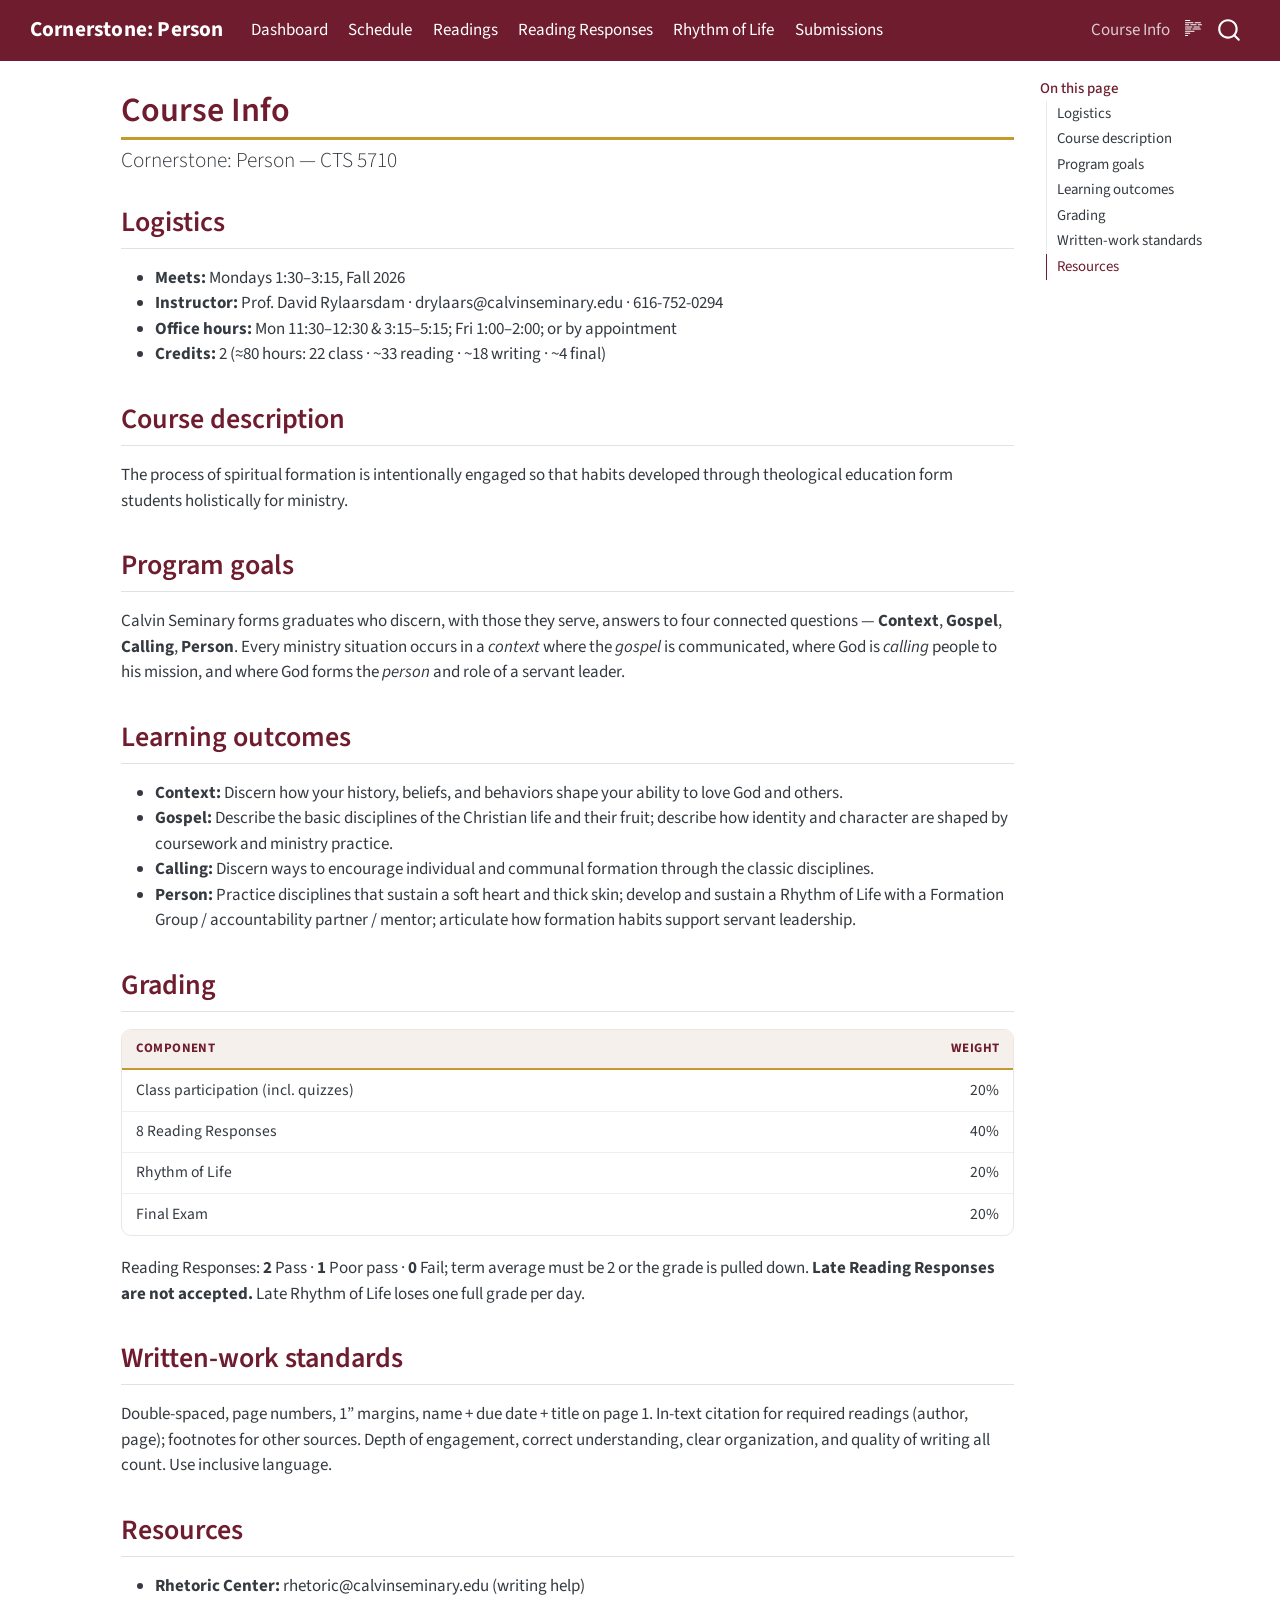
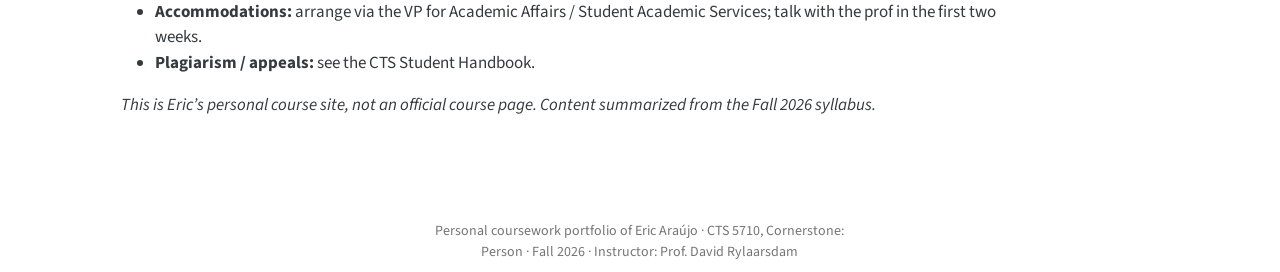
==== commit 5400c55c: "Built site for gh-pages" ====
--- a/about.html
+++ b/about.html
@@ -2,13 +2,16 @@
 <html xmlns="http://www.w3.org/1999/xhtml" lang="en" xml:lang="en"><head>
 
 <meta charset="utf-8">
-<meta name="generator" content="quarto-1.7.32">
+<meta name="generator" content="quarto-1.9.38">
 
 <meta name="viewport" content="width=device-width, initial-scale=1.0, user-scalable=yes">
 
 
 <title>Course Info – Cornerstone: Person</title>
 <style>
+/* Default styles provided by pandoc.
+** See https://pandoc.org/MANUAL.html#variables-for-html for config info.
+*/
 code{white-space: pre-wrap;}
 span.smallcaps{font-variant: small-caps;}
 div.columns{display: flex; gap: min(4vw, 1.5em);}
@@ -36,10 +39,10 @@
 <script src="site_libs/quarto-html/tippy.umd.min.js"></script>
 <script src="site_libs/quarto-html/anchor.min.js"></script>
 <link href="site_libs/quarto-html/tippy.css" rel="stylesheet">
-<link href="site_libs/quarto-html/quarto-syntax-highlighting-37eea08aefeeee20ff55810ff984fec1.css" rel="stylesheet" id="quarto-text-highlighting-styles">
+<link href="site_libs/quarto-html/quarto-syntax-highlighting-15634bcf2e68342d4ad2dfa704d543f6.css" rel="stylesheet" id="quarto-text-highlighting-styles">
 <script src="site_libs/bootstrap/bootstrap.min.js"></script>
 <link href="site_libs/bootstrap/bootstrap-icons.css" rel="stylesheet">
-<link href="site_libs/bootstrap/bootstrap-2d3a0f415255d2bf2b4d87ffb7f6a00f.min.css" rel="stylesheet" append-hash="true" id="quarto-bootstrap" data-mode="light">
+<link href="site_libs/bootstrap/bootstrap-ba40bd4e4f482799bbd40f7eed9b15fd.min.css" rel="stylesheet" append-hash="true" id="quarto-bootstrap" data-mode="light">
 <script id="quarto-search-options" type="application/json">{
   "location": "navbar",
   "copy-button": false,
@@ -554,13 +557,14 @@
       e.clearSelection();
     }
     const getTextToCopy = function(trigger) {
-        const codeEl = trigger.previousElementSibling.cloneNode(true);
-        for (const childEl of codeEl.children) {
-          if (isCodeAnnotation(childEl)) {
-            childEl.remove();
-          }
-        }
-        return codeEl.innerText;
+      const outerScaffold = trigger.parentElement.cloneNode(true);
+      const codeEl = outerScaffold.querySelector('code');
+      for (const childEl of codeEl.children) {
+        if (isCodeAnnotation(childEl)) {
+          childEl.remove();
+        }
+      }
+      return codeEl.innerText;
     }
     const clipboard = new window.ClipboardJS('.code-copy-button:not([data-in-quarto-modal])', {
       text: getTextToCopy
@@ -575,7 +579,7 @@
     }
       var localhostRegex = new RegExp(/^(?:http|https):\/\/localhost\:?[0-9]*\//);
       var mailtoRegex = new RegExp(/^mailto:/);
-        var filterRegex = new RegExp('/' + window.location.host + '/');
+        var filterRegex = new RegExp("https:\/\/ericaraujophd\.github\.io\/26FA-Cornerstone-Person\/");
       var isInternal = (href) => {
           return filterRegex.test(href) || localhostRegex.test(href) || mailtoRegex.test(href);
       }
--- a/site_libs/quarto-html/quarto-syntax-highlighting-15634bcf2e68342d4ad2dfa704d543f6.css
+++ b/site_libs/quarto-html/quarto-syntax-highlighting-15634bcf2e68342d4ad2dfa704d543f6.css
@@ -0,0 +1,236 @@
+/* quarto syntax highlight colors */
+:root {
+  --quarto-hl-ot-color: #003B4F;
+  --quarto-hl-at-color: #657422;
+  --quarto-hl-ss-color: #20794D;
+  --quarto-hl-an-color: #5E5E5E;
+  --quarto-hl-fu-color: #4758AB;
+  --quarto-hl-st-color: #20794D;
+  --quarto-hl-cf-color: #003B4F;
+  --quarto-hl-op-color: #5E5E5E;
+  --quarto-hl-er-color: #AD0000;
+  --quarto-hl-bn-color: #AD0000;
+  --quarto-hl-al-color: #AD0000;
+  --quarto-hl-va-color: #111111;
+  --quarto-hl-bu-color: inherit;
+  --quarto-hl-ex-color: inherit;
+  --quarto-hl-pp-color: #AD0000;
+  --quarto-hl-in-color: #5E5E5E;
+  --quarto-hl-vs-color: #20794D;
+  --quarto-hl-wa-color: #5E5E5E;
+  --quarto-hl-do-color: #5E5E5E;
+  --quarto-hl-im-color: #00769E;
+  --quarto-hl-ch-color: #20794D;
+  --quarto-hl-dt-color: #AD0000;
+  --quarto-hl-fl-color: #AD0000;
+  --quarto-hl-co-color: #5E5E5E;
+  --quarto-hl-cv-color: #5E5E5E;
+  --quarto-hl-cn-color: #8f5902;
+  --quarto-hl-sc-color: #5E5E5E;
+  --quarto-hl-dv-color: #AD0000;
+  --quarto-hl-kw-color: #003B4F;
+}
+
+/* other quarto variables */
+:root {
+  --quarto-font-monospace: SFMono-Regular, Menlo, Monaco, Consolas, "Liberation Mono", "Courier New", monospace;
+}
+
+/* syntax highlight based on Pandoc's rules */
+pre > code.sourceCode > span {
+  color: #003B4F;
+}
+
+code.sourceCode > span {
+  color: #003B4F;
+}
+
+div.sourceCode,
+div.sourceCode pre.sourceCode {
+  color: #003B4F;
+}
+
+/* Normal */
+code span {
+  color: #003B4F;
+}
+
+/* Alert */
+code span.al {
+  color: #AD0000;
+  font-style: inherit;
+}
+
+/* Annotation */
+code span.an {
+  color: #5E5E5E;
+  font-style: inherit;
+}
+
+/* Attribute */
+code span.at {
+  color: #657422;
+  font-style: inherit;
+}
+
+/* BaseN */
+code span.bn {
+  color: #AD0000;
+  font-style: inherit;
+}
+
+/* BuiltIn */
+code span.bu {
+  font-style: inherit;
+}
+
+/* ControlFlow */
+code span.cf {
+  color: #003B4F;
+  font-weight: bold;
+  font-style: inherit;
+}
+
+/* Char */
+code span.ch {
+  color: #20794D;
+  font-style: inherit;
+}
+
+/* Constant */
+code span.cn {
+  color: #8f5902;
+  font-style: inherit;
+}
+
+/* Comment */
+code span.co {
+  color: #5E5E5E;
+  font-style: inherit;
+}
+
+/* CommentVar */
+code span.cv {
+  color: #5E5E5E;
+  font-style: italic;
+}
+
+/* Documentation */
+code span.do {
+  color: #5E5E5E;
+  font-style: italic;
+}
+
+/* DataType */
+code span.dt {
+  color: #AD0000;
+  font-style: inherit;
+}
+
+/* DecVal */
+code span.dv {
+  color: #AD0000;
+  font-style: inherit;
+}
+
+/* Error */
+code span.er {
+  color: #AD0000;
+  font-style: inherit;
+}
+
+/* Extension */
+code span.ex {
+  font-style: inherit;
+}
+
+/* Float */
+code span.fl {
+  color: #AD0000;
+  font-style: inherit;
+}
+
+/* Function */
+code span.fu {
+  color: #4758AB;
+  font-style: inherit;
+}
+
+/* Import */
+code span.im {
+  color: #00769E;
+  font-style: inherit;
+}
+
+/* Information */
+code span.in {
+  color: #5E5E5E;
+  font-style: inherit;
+}
+
+/* Keyword */
+code span.kw {
+  color: #003B4F;
+  font-weight: bold;
+  font-style: inherit;
+}
+
+/* Operator */
+code span.op {
+  color: #5E5E5E;
+  font-style: inherit;
+}
+
+/* Other */
+code span.ot {
+  color: #003B4F;
+  font-style: inherit;
+}
+
+/* Preprocessor */
+code span.pp {
+  color: #AD0000;
+  font-style: inherit;
+}
+
+/* SpecialChar */
+code span.sc {
+  color: #5E5E5E;
+  font-style: inherit;
+}
+
+/* SpecialString */
+code span.ss {
+  color: #20794D;
+  font-style: inherit;
+}
+
+/* String */
+code span.st {
+  color: #20794D;
+  font-style: inherit;
+}
+
+/* Variable */
+code span.va {
+  color: #111111;
+  font-style: inherit;
+}
+
+/* VerbatimString */
+code span.vs {
+  color: #20794D;
+  font-style: inherit;
+}
+
+/* Warning */
+code span.wa {
+  color: #5E5E5E;
+  font-style: italic;
+}
+
+.prevent-inlining {
+  content: "</";
+}
+
+/*# sourceMappingURL=f23921c56f73e400b49028c9186a1aa0.css.map */
